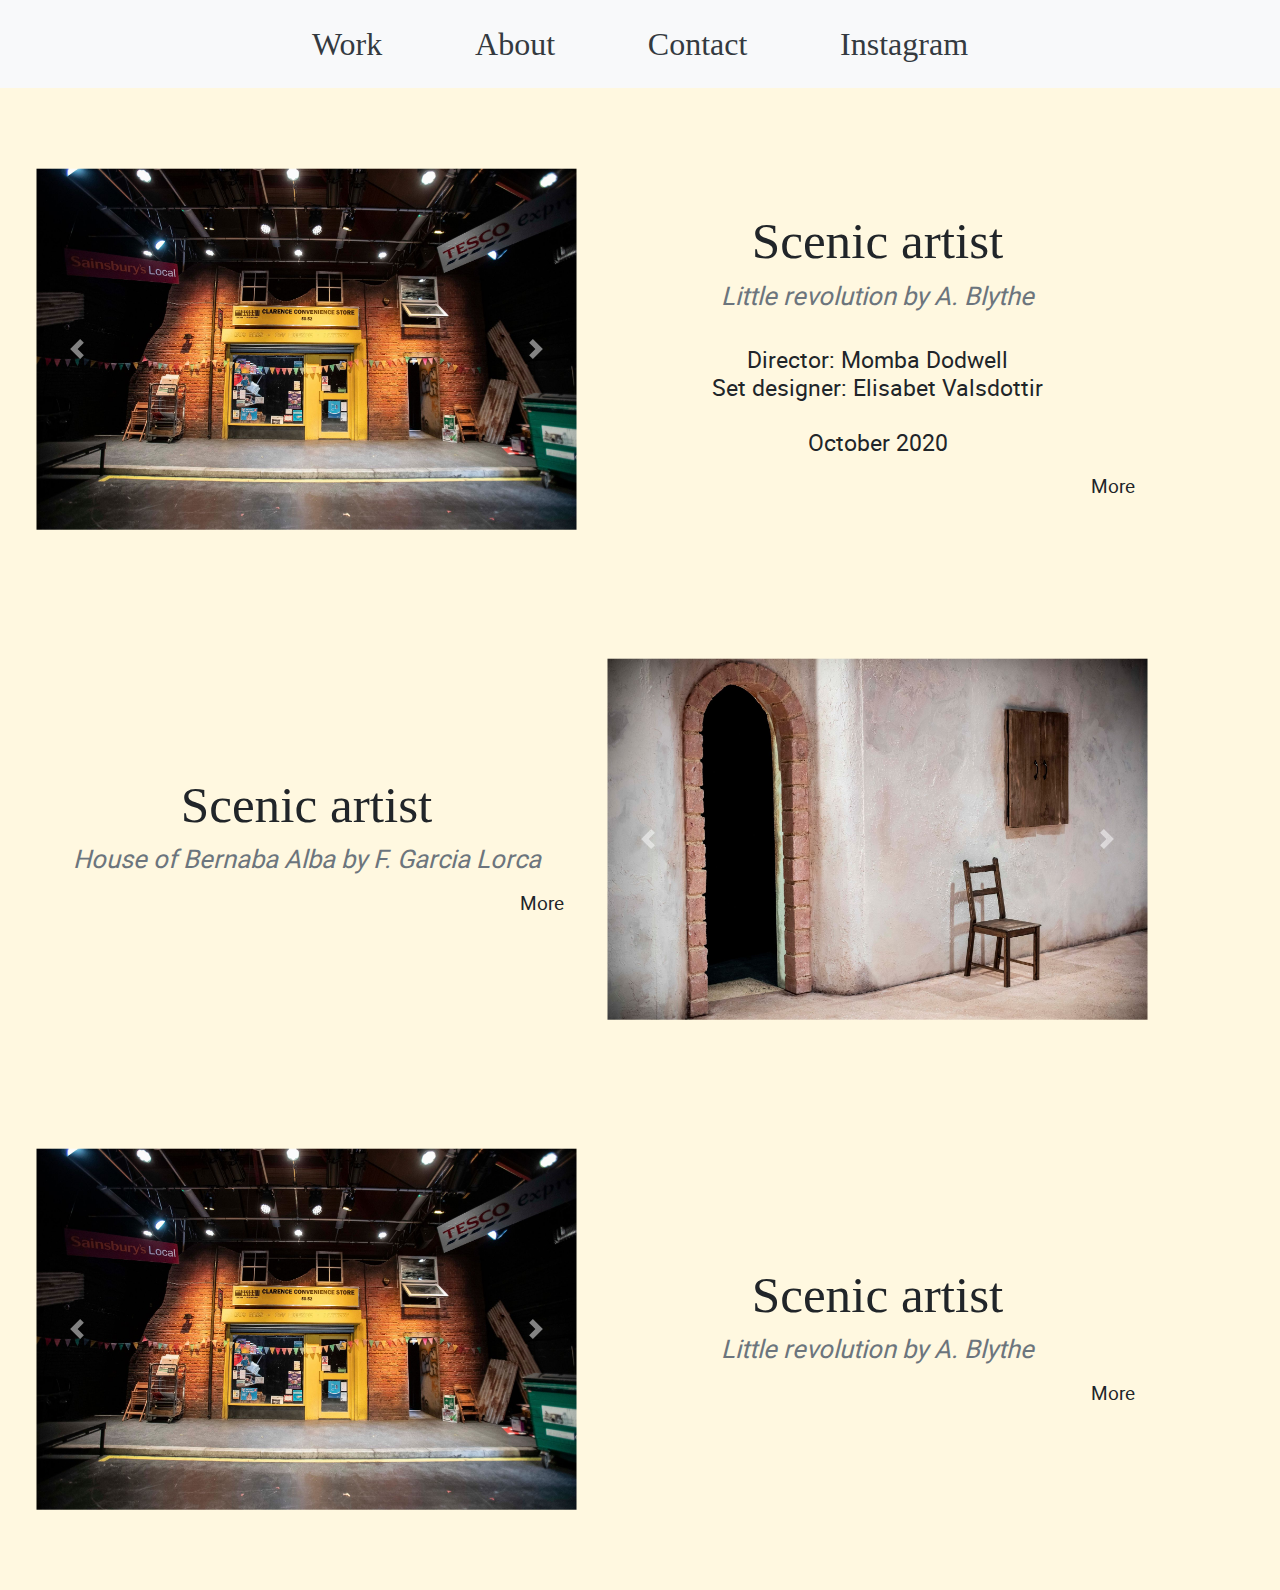
==== index.html @ f0fb6756 "added fonts, images, restored some columns, modified project1 a bit" ====
<!DOCTYPE html>
<html lang="en">

<head>
    <meta charset="UTF-8">
    <meta http-equiv="X-UA-Compatible" content="IE=edge">
    <meta name="viewport" content="width=device-width, initial-scale=1.0">

    <title>Portfolio</title>

    <!--Importing Bootstrap-->
    <link rel="stylesheet" href="https://maxcdn.bootstrapcdn.com/bootstrap/4.5.2/css/bootstrap.min.css">

    <link rel="stylesheet" href="styles/main.css">
</head>

<body>

    <!--------------------------------------------->
    <!--------------------Navbar------------------->
    <!--------------------------------------------->
    <div class="container-fluid p-1 header bg-light text-dark">
        <header class="text-center">
            <!--            <h1 class="header-text">Julia Wojciechowska</h1>-->
        </header>

        <nav class="navbar navbar-expand justify-content-center">
            <ul class="navbar-nav">
                <li class="nav-item">
                    <a class="nav-link text-dark" href="index.html">Work</a>
                </li>
                <li class="nav-item">
                    <a class="nav-link text-dark" href="aboutme.html">About</a>
                </li>
                <li class="nav-item">
                    <a class="nav-link text-dark" href="contact.html">Contact</a>
                </li>
                <li class="nav-item">
                    <a class="nav-link text-dark" href="instagram.html">Instagram</a>
                </li>
            </ul>
        </nav>
    </div>

    <!--------------------------------------------->
    <!-----------------Portfolio------------------->
    <!--------------------------------------------->
    <div id="portfolio-gallery" class="container-fluid p-3">

        <!--------------------------------------------->
        <!-----------------Project 1------------------->
        <!--------------------------------------------->
        <div class="card" style="border: none">
            <!------------------Segment------------------->
            <div id="segment1" class="segment segment-left">
                <div class="row">
                    <div class="col segment-image">
                        <!--------------------Carousel--------------------->
                        <div id="project1" class="carousel slide" data-ride="carousel" data-interval="6000">
                            <!-------------------------->
                            <!--------- Images --------->
                            <!-------------------------->
                            <div class="carousel-inner">
                                <div class="carousel-item text-center active">
                                    <img class="img-fluid portfolio-image" src="resources/images/store1.jpg" alt="store1">
                                </div>
                                <div class="carousel-item text-center">
                                    <img class="img-fluid portfolio-image" src="resources/images/store2.jpg" alt="store2">
                                </div>
                                <div class="carousel-item text-center">
                                    <img class="img-fluid portfolio-image" src="resources/images/store3.jpg" alt="store3">
                                </div>
                                <div class="carousel-item text-center">
                                    <img class="img-fluid portfolio-image" src="resources/images/store4.jpg" alt="store4">
                                </div>
                            </div>

                            <!-- Controls -->
                            <a class="carousel-control-prev" href="#project1" data-slide="prev">
                                <span class="carousel-control-prev-icon"></span>
                            </a>
                            <a class="carousel-control-next" href="#project1" data-slide="next">
                                <span class="carousel-control-next-icon"></span>
                            </a>
                        </div>
                    </div>
                    <div class="col segment-text align-self-center">
                        <div class="segment-description">
                            <h1 class="role">Scenic artist</h1>
                            <h2 class="title text-muted">Little revolution by A. Blythe</h2>
                            <h3 class="credits"><br>Director: Momba Dodwell<br>Set designer: Elisabet Valsdottir<br><br>October 2020</h3>
                            <button type="button" class="btn more float-right shadow-none" data-toggle="collapse" data-target="#segment1-info">More</button>
                        </div>
                    </div>
                </div>
            </div>

            <!--------------------Collapse------------------->
            <div id="segment1-info" class="collapse" data-parent="#portfolio-gallery">
                <div class="row panel-info p-3 bg-light">
                    <div class="col"></div>
                    <div class="col-6 align-self-center">
                        <p class="other lead">Lorem ipsum dolor sit amet consectetur adipisicing elit. Esse ea odit ducimus voluptas commodi architecto iste similique temporibus illum, quo rem vel blanditiis rerum obcaecati maxime repellendus asperiores suscipit. Quos.
                        </p>
                    </div>
                    <div class="col"></div>
                </div>
            </div>
        </div>

        <!--------------------------------------------->
        <!-----------------Project 2------------------->
        <!--------------------------------------------->
        <div class="card" style="border: none">
            <!------------------Segment------------------->
            <div id="segment2" class="segment segment-right">
                <div class="row">
                    <div class="col segment-text align-self-center">
                        <div class="segment-description">
                            <h1 class="role display-3">Scenic artist</h1>
                            <h2 class="title display-4 text-muted">House of Bernaba Alba by F. Garcia Lorca</h2>
                            <button type="button" class="btn more float-right shadow-none" data-toggle="collapse" data-target="#segment2-info">More</button>
                        </div>
                    </div>
                    <div class="col segment-image">
                        <!--------------------Carousel--------------------->
                        <div id="project2" class="carousel slide" data-ride="carousel" data-interval="6000">
                            <!-------------------------->
                            <!--------- Images --------->
                            <!-------------------------->
                            <div class="carousel-inner">
                                <div class="carousel-item text-center active">
                                    <img class="img-fluid portfolio-image" src="resources/images/house1.jpg" alt="house1">
                                </div>
                                <div class="carousel-item text-center">
                                    <img class="img-fluid portfolio-image" src="resources/images/house2.jpg" alt="house2">
                                </div>
                                <div class="carousel-item text-center">
                                    <img class="img-fluid portfolio-image" src="resources/images/house3.jpg" alt="house3">
                                </div>
                                <div class="carousel-item text-center">
                                    <img class="img-fluid portfolio-image" src="resources/images/house4.jpg" alt="house4">
                                </div>
                                <div class="carousel-item text-center">
                                    <img class="img-fluid portfolio-image" src="resources/images/house5.jpg" alt="house5">
                                </div>
                            </div>

                            <!-- Controls -->
                            <a class="carousel-control-prev" href="#project2" data-slide="prev">
                                <span class="carousel-control-prev-icon"></span>
                            </a>
                            <a class="carousel-control-next" href="#project2" data-slide="next">
                                <span class="carousel-control-next-icon"></span>
                            </a>
                        </div>
                    </div>
                </div>
            </div>

            <!--------------------Collapse------------------->
            <div id="segment2-info" class="collapse" data-parent="#portfolio-gallery">
                <div class="row panel-info p-3 bg-light">
                    <div class="col"></div>
                    <div class="col-6 align-self-center">
                        <h3 class="credits">Director: David O'Shea<br>Set designer: Sophie Mills</h3>
                        <p class="other lead">Lorem ipsum dolor sit amet consectetur adipisicing elit. Esse ea odit ducimus voluptas commodi architecto iste similique temporibus illum, quo rem vel blanditiis rerum obcaecati maxime repellendus asperiores suscipit. Quos.
                        </p>
                    </div>
                    <div class="col"></div>
                </div>
            </div>
        </div>

        <!--------------------------------------------->
        <!-----------------Project 3------------------->
        <!--------------------------------------------->
        <div class="card" style="border: none">
            <!------------------Segment------------------->
            <div id="segment3" class="segment segment-left">
                <div class="row">
                    <div class="col segment-image">
                        <!--------------------Carousel--------------------->
                        <div id="project3" class="carousel slide" data-ride="carousel" data-interval="6000">
                            <!-------------------------->
                            <!--------- Images --------->
                            <!-------------------------->
                            <div class="carousel-inner">
                                <div class="carousel-item text-center active">
                                    <img class="img-fluid portfolio-image" src="resources/images/store1.jpg" alt="store1">
                                </div>
                                <div class="carousel-item text-center">
                                    <img class="img-fluid portfolio-image" src="resources/images/store2.jpg" alt="store2">
                                </div>
                            </div>

                            <!-- Controls -->
                            <a class="carousel-control-prev" href="#project3" data-slide="prev">
                                <span class="carousel-control-prev-icon"></span>
                            </a>
                            <a class="carousel-control-next" href="#project3" data-slide="next">
                                <span class="carousel-control-next-icon"></span>
                            </a>
                        </div>
                    </div>
                    <div class="col segment-text align-self-center">
                        <div class="segment-description">
                            <h1 class="role display-3">Scenic artist</h1>
                            <h2 class="title display-4 text-muted">Little revolution by A. Blythe</h2>
                            <button type="button" class="btn more float-right shadow-none" data-toggle="collapse" data-target="#segment3-info">More</button>
                        </div>
                    </div>
                </div>
            </div>

            <!--------------------Collapse------------------->
            <div id="segment3-info" class="collapse" data-parent="#portfolio-gallery">
                <div class="row panel-info p-3 bg-light">
                    <div class="col"></div>
                    <div class="col-6 align-self-center">
                        <h3 class="credits">Director: Momba Dodwell<br>Set designer: Elisabet Valsdottir</h3>
                        <p class="other lead">Lorem ipsum dolor sit amet consectetur adipisicing elit. Esse ea odit ducimus voluptas commodi architecto iste similique temporibus illum, quo rem vel blanditiis rerum obcaecati maxime repellendus asperiores suscipit. Quos.
                        </p>
                    </div>
                    <div class="col"></div>
                </div>
            </div>
        </div>

    </div>

    <!-- Importing Bootstrap-->
    <script src="https://ajax.googleapis.com/ajax/libs/jquery/3.5.1/jquery.min.js"></script>
    <script src="https://cdnjs.cloudflare.com/ajax/libs/popper.js/1.16.0/umd/popper.min.js"></script>
    <script src="https://maxcdn.bootstrapcdn.com/bootstrap/4.5.2/js/bootstrap.min.js"></script>

</body>

</html>
---- styles/main.css ----
@font-face {
    font-family: 'Granaina';
    src: url('../resources/fonts/granaina/granaina-limpia-font-webfont.woff2') format('woff2'), url('../resources/fonts/granaina/granaina-limpia-font-webfont.woff') format('woff');
    font-weight: normal;
    font-style: normal;
}

@font-face {
    font-family: 'Belleza';
    src: url('../resources/fonts/belleza/belleza-regular-webfont.woff2') format('woff2'), url('../resources/fonts/belleza/belleza-regular-webfont.woff') format('woff');
    font-weight: normal;
    font-style: normal;
}

@font-face {
    font-family: 'Roboto';
    src: url('../resources/fonts/roboto/roboto-regular-webfont.woff2') format('woff2'), url('../resources/fonts/roboto/roboto-regular-webfont.woff') format('woff');
    font-weight: normal;
    font-style: normal;
}

@media (max-width: 1200px) {
    .segment-left .row {
        flex-direction: column;
    }
    .segment-right .row {
        flex-direction: column-reverse;
    }
    .carousel-inner {
        width: 100%;
        height: 60vh;
    }
    .portfolio-image {
        width: auto;
        max-height: 60vh;
        position: absolute;
        top: 50%;
        transform: translateX(-50%) translateY(-50%);
    }
    .segment-text {
        padding-top: 20px;
        max-height: 13vh;
    }
    .segment-description .role {
        font-size: 2vh;
    }
    .segment-description .title {
        font-size: 2vh;
    }
    .more {
        font-size: 1.5vh;
    }
    .credits {
        font-size: 1.8vh;
    }
    .other {
        font-size: 1.6vh;
    }
}

@media (min-width: 1200px) {
    .carousel-inner {
        width: 100%;
        height: 50vh;
    }
    .portfolio-image {
        width: auto;
        max-height: 45vh;
        position: absolute;
        top: 50%;
        transform: translateX(-50%) translateY(-50%);
    }
    .segment-text {
        padding-top: 20px;
        max-height: 45vh;
    }
    .segment-description .role {
        font-size: 4vw;
    }
    .segment-description .title {
        font-size: 2vw;
    }
    .more {
        font-size: 1.5vw;
    }
    .credits {
        font-size: 1.8vw;
    }
    .other {
        font-size: 1.6vw;
    }
}

body {
    background-color: rgb(255, 248, 224);
}

.card {
    background-color: transparent;
}

.header {
    background: url("../resources/images/header-background.jpg") no-repeat;
    background-size: cover;
}

.header-text {
    font-size: 10vw;
}

.nav-item {
    font-size: 2.5vw;
    font-family: Granaina;
    padding-left: 3vw;
    padding-right: 3vw;
}

.segment {
    padding: 20px;
    width: 90vw;
}

.carousel-item {
    position: relative;
    height: 100%;
}

.segment-collapse {
    padding: 15px;
}

.segment-description {
    text-align: center;
    vertical-align: middle;
}

.segment-description .role {
    font-family: Granaina;
}

.segment-description .title {
    font-family: Roboto;
    font-style: italic;
}

.segment-description .credits {
    font-family: Roboto;
}
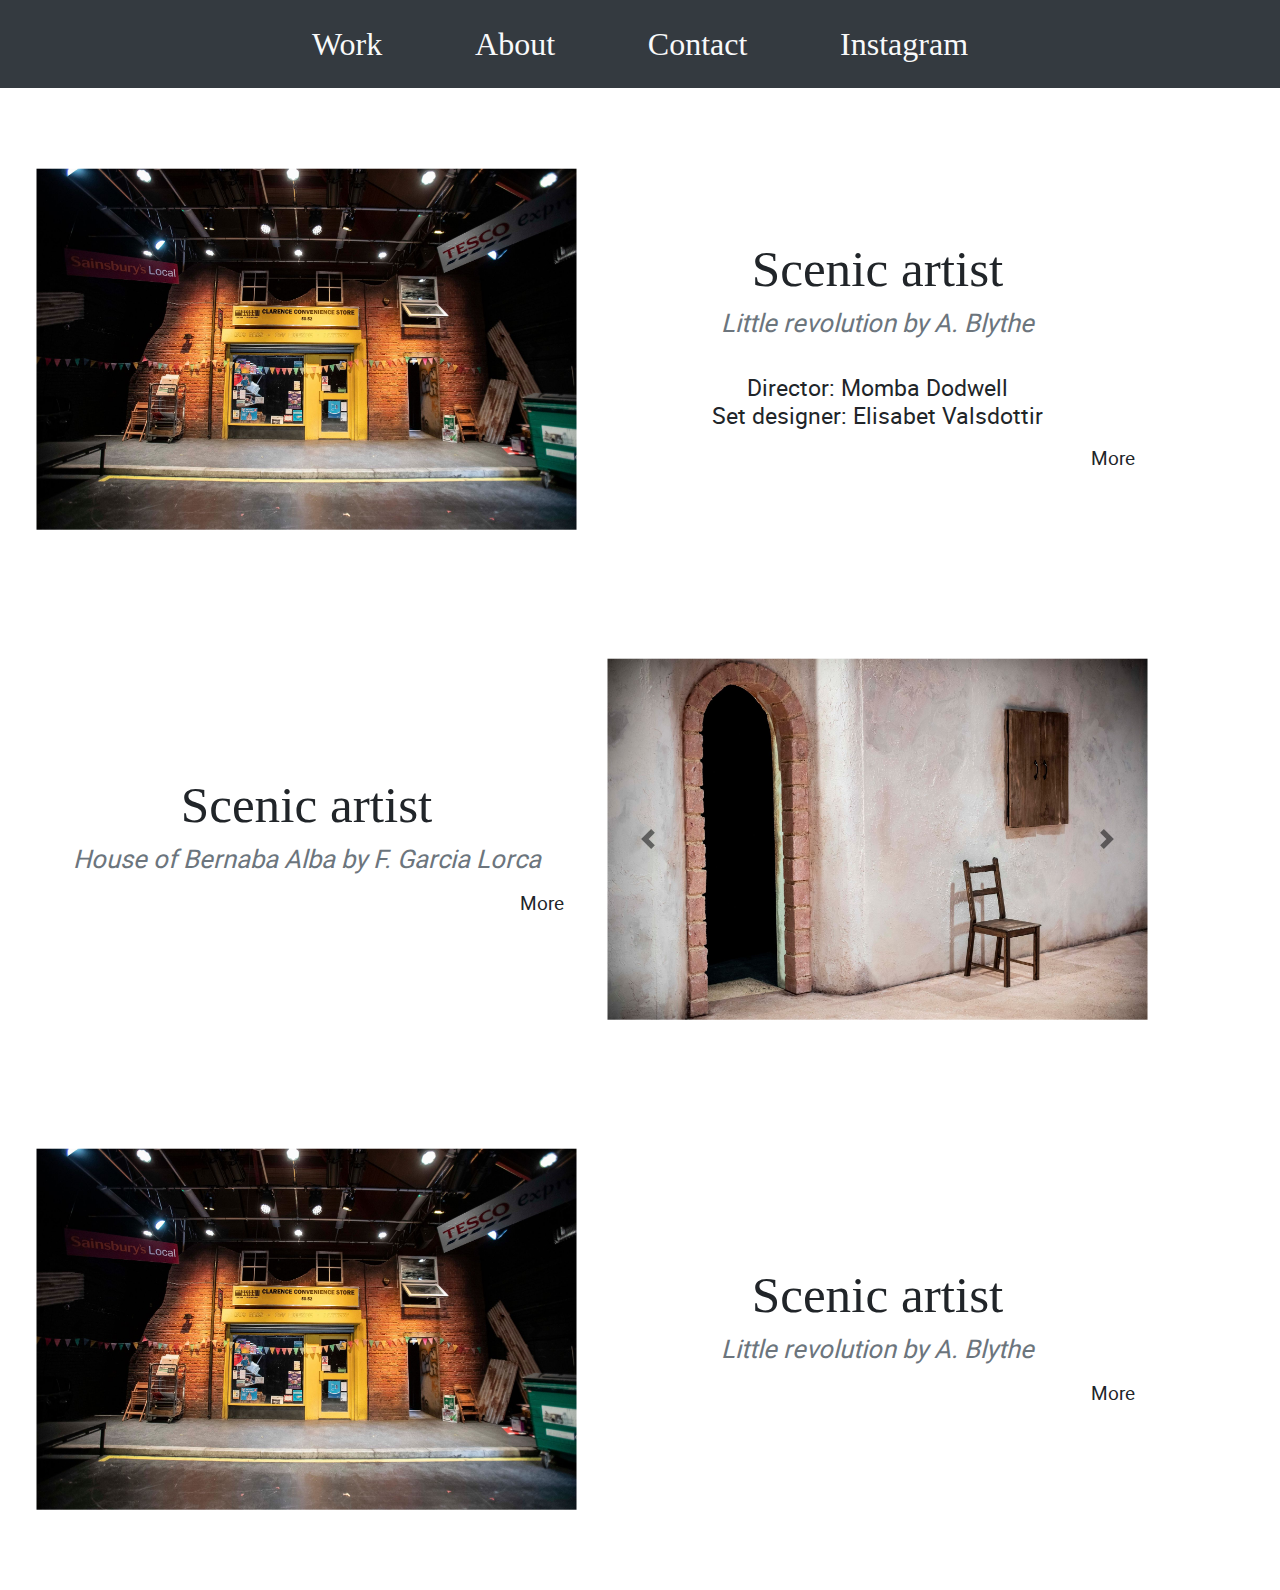
==== commit eb8d9ffd: "stylistic changes and height adjustments" ====
--- a/index.html
+++ b/index.html
@@ -19,7 +19,7 @@
     <!--------------------------------------------->
     <!--------------------Navbar------------------->
     <!--------------------------------------------->
-    <div class="container-fluid p-1 header bg-light text-dark">
+    <div class="container-fluid p-1 header bg-dark text-light">
         <header class="text-center">
             <!--            <h1 class="header-text">Julia Wojciechowska</h1>-->
         </header>
@@ -27,16 +27,16 @@
         <nav class="navbar navbar-expand justify-content-center">
             <ul class="navbar-nav">
                 <li class="nav-item">
-                    <a class="nav-link text-dark" href="index.html">Work</a>
-                </li>
-                <li class="nav-item">
-                    <a class="nav-link text-dark" href="aboutme.html">About</a>
-                </li>
-                <li class="nav-item">
-                    <a class="nav-link text-dark" href="contact.html">Contact</a>
-                </li>
-                <li class="nav-item">
-                    <a class="nav-link text-dark" href="instagram.html">Instagram</a>
+                    <a class="nav-link text-light" href="index.html">Work</a>
+                </li>
+                <li class="nav-item">
+                    <a class="nav-link text-light" href="aboutme.html">About</a>
+                </li>
+                <li class="nav-item">
+                    <a class="nav-link text-light" href="contact.html">Contact</a>
+                </li>
+                <li class="nav-item">
+                    <a class="nav-link text-light" href="instagram.html">Instagram</a>
                 </li>
             </ul>
         </nav>
@@ -88,7 +88,7 @@
                         <div class="segment-description">
                             <h1 class="role">Scenic artist</h1>
                             <h2 class="title text-muted">Little revolution by A. Blythe</h2>
-                            <h3 class="credits"><br>Director: Momba Dodwell<br>Set designer: Elisabet Valsdottir<br><br>October 2020</h3>
+                            <h3 class="credits"><br>Director: Momba Dodwell<br>Set designer: Elisabet Valsdottir</h3>
                             <button type="button" class="btn more float-right shadow-none" data-toggle="collapse" data-target="#segment1-info">More</button>
                         </div>
                     </div>
--- a/styles/main.css
+++ b/styles/main.css
@@ -20,6 +20,9 @@
 }
 
 @media (max-width: 1200px) {
+    .nav-item {
+        font-size: 2vh;
+    }
     .segment-left .row {
         flex-direction: column;
     }
@@ -56,9 +59,18 @@
     .other {
         font-size: 1.6vh;
     }
+    #project2 .carousel-inner {
+        height: 30vh;
+    }
+    #project3 .carousel-inner {
+        height: 30vh;
+    }
 }
 
 @media (min-width: 1200px) {
+    .nav-item {
+        font-size: 2.5vw;
+    }
     .carousel-inner {
         width: 100%;
         height: 50vh;
@@ -93,15 +105,11 @@
 
 body {
     background-color: rgb(255, 248, 224);
+    background-color: white;
 }
 
 .card {
     background-color: transparent;
-}
-
-.header {
-    background: url("../resources/images/header-background.jpg") no-repeat;
-    background-size: cover;
 }
 
 .header-text {
@@ -109,7 +117,6 @@
 }
 
 .nav-item {
-    font-size: 2.5vw;
     font-family: Granaina;
     padding-left: 3vw;
     padding-right: 3vw;
@@ -145,4 +152,9 @@
 
 .segment-description .credits {
     font-family: Roboto;
+}
+
+.carousel-control-next,
+.carousel-control-prev {
+    filter: invert(100%);
 }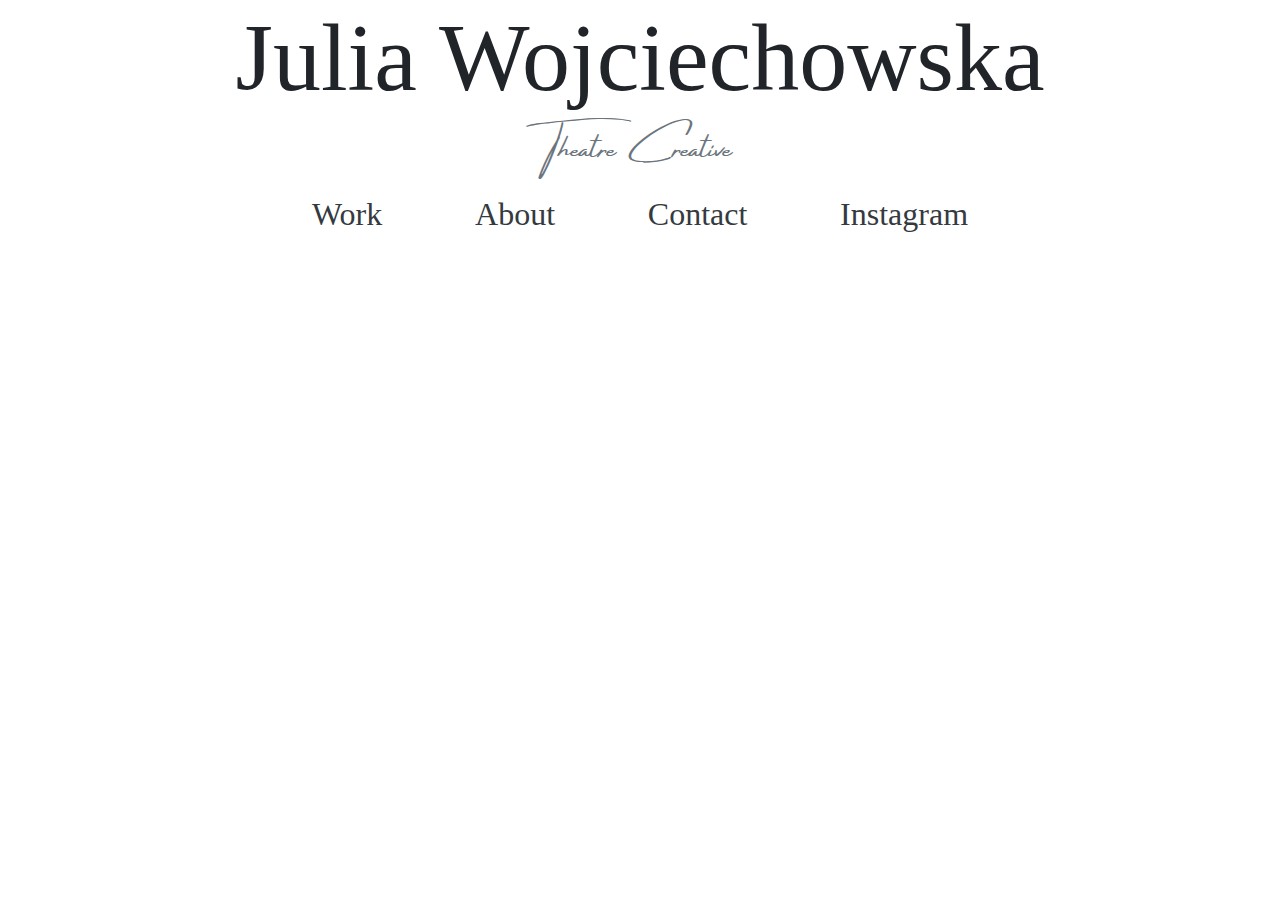
==== commit c0c6c334: "initial homepage setup, added new font + small fixes" ====
--- a/index.html
+++ b/index.html
@@ -15,11 +15,14 @@
 </head>
 
 <body>
+    <h1 class="display-1 text-center homepage-header">Julia Wojciechowska</h1>
+    <h2 class="display-5 text-center text-muted homepage-subheader">Theatre Creative</h2>
+
 
     <!--------------------------------------------->
     <!--------------------Navbar------------------->
     <!--------------------------------------------->
-    <div class="container-fluid p-1 header bg-dark text-light">
+    <div class="container-fluid p-1 header text-dark">
         <header class="text-center">
             <!--            <h1 class="header-text">Julia Wojciechowska</h1>-->
         </header>
@@ -27,206 +30,19 @@
         <nav class="navbar navbar-expand justify-content-center">
             <ul class="navbar-nav">
                 <li class="nav-item">
-                    <a class="nav-link text-light" href="index.html">Work</a>
+                    <a class="nav-link text-dark" href="work.html">Work</a>
                 </li>
                 <li class="nav-item">
-                    <a class="nav-link text-light" href="aboutme.html">About</a>
+                    <a class="nav-link text-dark" href="aboutme.html">About</a>
                 </li>
                 <li class="nav-item">
-                    <a class="nav-link text-light" href="contact.html">Contact</a>
+                    <a class="nav-link text-dark" href="contact.html">Contact</a>
                 </li>
                 <li class="nav-item">
-                    <a class="nav-link text-light" href="instagram.html">Instagram</a>
+                    <a class="nav-link text-dark" href="instagram.html">Instagram</a>
                 </li>
             </ul>
         </nav>
-    </div>
-
-    <!--------------------------------------------->
-    <!-----------------Portfolio------------------->
-    <!--------------------------------------------->
-    <div id="portfolio-gallery" class="container-fluid p-3">
-
-        <!--------------------------------------------->
-        <!-----------------Project 1------------------->
-        <!--------------------------------------------->
-        <div class="card" style="border: none">
-            <!------------------Segment------------------->
-            <div id="segment1" class="segment segment-left">
-                <div class="row">
-                    <div class="col segment-image">
-                        <!--------------------Carousel--------------------->
-                        <div id="project1" class="carousel slide" data-ride="carousel" data-interval="6000">
-                            <!-------------------------->
-                            <!--------- Images --------->
-                            <!-------------------------->
-                            <div class="carousel-inner">
-                                <div class="carousel-item text-center active">
-                                    <img class="img-fluid portfolio-image" src="resources/images/store1.jpg" alt="store1">
-                                </div>
-                                <div class="carousel-item text-center">
-                                    <img class="img-fluid portfolio-image" src="resources/images/store2.jpg" alt="store2">
-                                </div>
-                                <div class="carousel-item text-center">
-                                    <img class="img-fluid portfolio-image" src="resources/images/store3.jpg" alt="store3">
-                                </div>
-                                <div class="carousel-item text-center">
-                                    <img class="img-fluid portfolio-image" src="resources/images/store4.jpg" alt="store4">
-                                </div>
-                            </div>
-
-                            <!-- Controls -->
-                            <a class="carousel-control-prev" href="#project1" data-slide="prev">
-                                <span class="carousel-control-prev-icon"></span>
-                            </a>
-                            <a class="carousel-control-next" href="#project1" data-slide="next">
-                                <span class="carousel-control-next-icon"></span>
-                            </a>
-                        </div>
-                    </div>
-                    <div class="col segment-text align-self-center">
-                        <div class="segment-description">
-                            <h1 class="role">Scenic artist</h1>
-                            <h2 class="title text-muted">Little revolution by A. Blythe</h2>
-                            <h3 class="credits"><br>Director: Momba Dodwell<br>Set designer: Elisabet Valsdottir</h3>
-                            <button type="button" class="btn more float-right shadow-none" data-toggle="collapse" data-target="#segment1-info">More</button>
-                        </div>
-                    </div>
-                </div>
-            </div>
-
-            <!--------------------Collapse------------------->
-            <div id="segment1-info" class="collapse" data-parent="#portfolio-gallery">
-                <div class="row panel-info p-3 bg-light">
-                    <div class="col"></div>
-                    <div class="col-6 align-self-center">
-                        <p class="other lead">Lorem ipsum dolor sit amet consectetur adipisicing elit. Esse ea odit ducimus voluptas commodi architecto iste similique temporibus illum, quo rem vel blanditiis rerum obcaecati maxime repellendus asperiores suscipit. Quos.
-                        </p>
-                    </div>
-                    <div class="col"></div>
-                </div>
-            </div>
-        </div>
-
-        <!--------------------------------------------->
-        <!-----------------Project 2------------------->
-        <!--------------------------------------------->
-        <div class="card" style="border: none">
-            <!------------------Segment------------------->
-            <div id="segment2" class="segment segment-right">
-                <div class="row">
-                    <div class="col segment-text align-self-center">
-                        <div class="segment-description">
-                            <h1 class="role display-3">Scenic artist</h1>
-                            <h2 class="title display-4 text-muted">House of Bernaba Alba by F. Garcia Lorca</h2>
-                            <button type="button" class="btn more float-right shadow-none" data-toggle="collapse" data-target="#segment2-info">More</button>
-                        </div>
-                    </div>
-                    <div class="col segment-image">
-                        <!--------------------Carousel--------------------->
-                        <div id="project2" class="carousel slide" data-ride="carousel" data-interval="6000">
-                            <!-------------------------->
-                            <!--------- Images --------->
-                            <!-------------------------->
-                            <div class="carousel-inner">
-                                <div class="carousel-item text-center active">
-                                    <img class="img-fluid portfolio-image" src="resources/images/house1.jpg" alt="house1">
-                                </div>
-                                <div class="carousel-item text-center">
-                                    <img class="img-fluid portfolio-image" src="resources/images/house2.jpg" alt="house2">
-                                </div>
-                                <div class="carousel-item text-center">
-                                    <img class="img-fluid portfolio-image" src="resources/images/house3.jpg" alt="house3">
-                                </div>
-                                <div class="carousel-item text-center">
-                                    <img class="img-fluid portfolio-image" src="resources/images/house4.jpg" alt="house4">
-                                </div>
-                                <div class="carousel-item text-center">
-                                    <img class="img-fluid portfolio-image" src="resources/images/house5.jpg" alt="house5">
-                                </div>
-                            </div>
-
-                            <!-- Controls -->
-                            <a class="carousel-control-prev" href="#project2" data-slide="prev">
-                                <span class="carousel-control-prev-icon"></span>
-                            </a>
-                            <a class="carousel-control-next" href="#project2" data-slide="next">
-                                <span class="carousel-control-next-icon"></span>
-                            </a>
-                        </div>
-                    </div>
-                </div>
-            </div>
-
-            <!--------------------Collapse------------------->
-            <div id="segment2-info" class="collapse" data-parent="#portfolio-gallery">
-                <div class="row panel-info p-3 bg-light">
-                    <div class="col"></div>
-                    <div class="col-6 align-self-center">
-                        <h3 class="credits">Director: David O'Shea<br>Set designer: Sophie Mills</h3>
-                        <p class="other lead">Lorem ipsum dolor sit amet consectetur adipisicing elit. Esse ea odit ducimus voluptas commodi architecto iste similique temporibus illum, quo rem vel blanditiis rerum obcaecati maxime repellendus asperiores suscipit. Quos.
-                        </p>
-                    </div>
-                    <div class="col"></div>
-                </div>
-            </div>
-        </div>
-
-        <!--------------------------------------------->
-        <!-----------------Project 3------------------->
-        <!--------------------------------------------->
-        <div class="card" style="border: none">
-            <!------------------Segment------------------->
-            <div id="segment3" class="segment segment-left">
-                <div class="row">
-                    <div class="col segment-image">
-                        <!--------------------Carousel--------------------->
-                        <div id="project3" class="carousel slide" data-ride="carousel" data-interval="6000">
-                            <!-------------------------->
-                            <!--------- Images --------->
-                            <!-------------------------->
-                            <div class="carousel-inner">
-                                <div class="carousel-item text-center active">
-                                    <img class="img-fluid portfolio-image" src="resources/images/store1.jpg" alt="store1">
-                                </div>
-                                <div class="carousel-item text-center">
-                                    <img class="img-fluid portfolio-image" src="resources/images/store2.jpg" alt="store2">
-                                </div>
-                            </div>
-
-                            <!-- Controls -->
-                            <a class="carousel-control-prev" href="#project3" data-slide="prev">
-                                <span class="carousel-control-prev-icon"></span>
-                            </a>
-                            <a class="carousel-control-next" href="#project3" data-slide="next">
-                                <span class="carousel-control-next-icon"></span>
-                            </a>
-                        </div>
-                    </div>
-                    <div class="col segment-text align-self-center">
-                        <div class="segment-description">
-                            <h1 class="role display-3">Scenic artist</h1>
-                            <h2 class="title display-4 text-muted">Little revolution by A. Blythe</h2>
-                            <button type="button" class="btn more float-right shadow-none" data-toggle="collapse" data-target="#segment3-info">More</button>
-                        </div>
-                    </div>
-                </div>
-            </div>
-
-            <!--------------------Collapse------------------->
-            <div id="segment3-info" class="collapse" data-parent="#portfolio-gallery">
-                <div class="row panel-info p-3 bg-light">
-                    <div class="col"></div>
-                    <div class="col-6 align-self-center">
-                        <h3 class="credits">Director: Momba Dodwell<br>Set designer: Elisabet Valsdottir</h3>
-                        <p class="other lead">Lorem ipsum dolor sit amet consectetur adipisicing elit. Esse ea odit ducimus voluptas commodi architecto iste similique temporibus illum, quo rem vel blanditiis rerum obcaecati maxime repellendus asperiores suscipit. Quos.
-                        </p>
-                    </div>
-                    <div class="col"></div>
-                </div>
-            </div>
-        </div>
-
     </div>
 
     <!-- Importing Bootstrap-->
--- a/styles/main.css
+++ b/styles/main.css
@@ -15,6 +15,13 @@
 @font-face {
     font-family: 'Roboto';
     src: url('../resources/fonts/roboto/roboto-regular-webfont.woff2') format('woff2'), url('../resources/fonts/roboto/roboto-regular-webfont.woff') format('woff');
+    font-weight: normal;
+    font-style: normal;
+}
+
+@font-face {
+    font-family: 'Amsterdam';
+    src: url('../resources/fonts/amsterdam-four/amsterdam-four-ttf-webfont.woff2') format('woff2'), url('../resources/fonts/amsterdam-four/amsterdam-four-ttf-webfont.woff') format('woff');
     font-weight: normal;
     font-style: normal;
 }
@@ -157,4 +164,12 @@
 .carousel-control-next,
 .carousel-control-prev {
     filter: invert(100%);
+}
+
+.homepage-header {
+    font-family: Granaina;
+}
+
+.homepage-subheader {
+    font-family: Amsterdam;
 }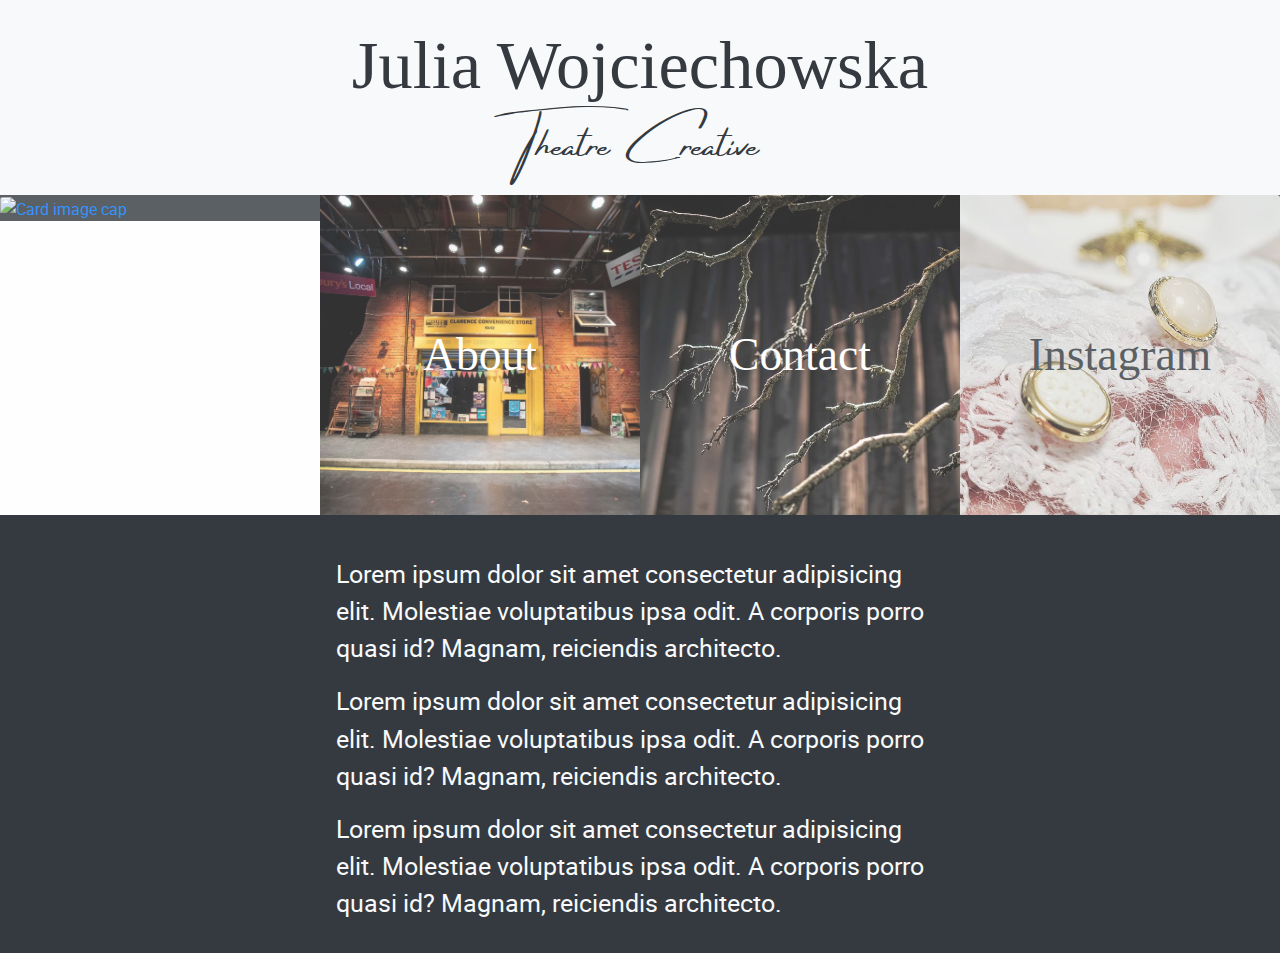
==== commit 60ed65fd: "ray pugh" ====
--- a/index.html
+++ b/index.html
@@ -14,35 +14,68 @@
     <link rel="stylesheet" href="styles/main.css">
 </head>
 
-<body>
-    <h1 class="display-1 text-center homepage-header">Julia Wojciechowska</h1>
-    <h2 class="display-5 text-center text-muted homepage-subheader">Theatre Creative</h2>
-
+<body class="">
+    <div class="container-fluid p-4 header bg-light text-dark">
+        <h1 class="display-1 text-center homepage-h1">Julia Wojciechowska</h1>
+        <h2 class="display-5 text-center homepage-h2">Theatre Creative</h2>
+    </div>
 
     <!--------------------------------------------->
-    <!--------------------Navbar------------------->
+    <!------------------Thumbnails==--------------->
     <!--------------------------------------------->
-    <div class="container-fluid p-1 header text-dark">
-        <header class="text-center">
-            <!--            <h1 class="header-text">Julia Wojciechowska</h1>-->
-        </header>
+    <div class="card-group thumbnails">
+        <div class="card border-0">
+            <a href="work.html">
+                <div class="bg-dark">
+                    <img class="card-img-top homepage-img" src="resources/images/1.png" alt="Card image cap">
+                    <div class="text text-white">Work</div>
+                    <div class="overlay bg-light"></div>
+                </div>
+            </a>
+        </div>
+        <div class="card border-0">
+            <a href="aboutme.html">
+                <div class="bg-dark">
+                    <img class="card-img-top homepage-img" src="resources/images/2.jpg" alt="Card image cap">
+                    <div class="text text-white">About</div>
+                    <div class="overlay bg-light"></div>
+                </div>
+            </a>
+        </div>
+        <div class="card border-0">
+            <a href="contact.html">
+                <div class="bg-dark">
+                    <img class="card-img-top homepage-img" src="resources/images/3.jpg" alt="Card image cap">
+                    <div class="text text-white">Contact</div>
+                    <div class="overlay bg-light"></div>
+                </div>
+            </a>
+        </div>
+        <div class="card border-0">
+            <a href="instagram.html">
+                <div class="bg-dark">
+                    <img class="card-img-top homepage-img" src="resources/images/4.png" alt="Card image cap">
+                    <div class="text text-dark">Instagram</div>
+                    <div class="overlay bg-light"></div>
+                </div>
+            </a>
+        </div>
+    </div>
 
-        <nav class="navbar navbar-expand justify-content-center">
-            <ul class="navbar-nav">
-                <li class="nav-item">
-                    <a class="nav-link text-dark" href="work.html">Work</a>
-                </li>
-                <li class="nav-item">
-                    <a class="nav-link text-dark" href="aboutme.html">About</a>
-                </li>
-                <li class="nav-item">
-                    <a class="nav-link text-dark" href="contact.html">Contact</a>
-                </li>
-                <li class="nav-item">
-                    <a class="nav-link text-dark" href="instagram.html">Instagram</a>
-                </li>
-            </ul>
-        </nav>
+    <!--------------------------------------------->
+    <!------------------Text----------------------->
+    <!--------------------------------------------->
+    <div id="homepage" class="container-fluid p-3 bg-dark">
+        <div class="row">
+            <div class="col"></div>
+            <div class="col-6 align-self-center">
+                <h1 class="display-3 p-2 aboutheader text-center name text-light"></h1>
+                <p class="other lead text-light">Lorem ipsum dolor sit amet consectetur adipisicing elit. Molestiae voluptatibus ipsa odit. A corporis porro quasi id? Magnam, reiciendis architecto.</p>
+                <p class="other lead text-light">Lorem ipsum dolor sit amet consectetur adipisicing elit. Molestiae voluptatibus ipsa odit. A corporis porro quasi id? Magnam, reiciendis architecto.</p>
+                <p class="other lead text-light">Lorem ipsum dolor sit amet consectetur adipisicing elit. Molestiae voluptatibus ipsa odit. A corporis porro quasi id? Magnam, reiciendis architecto.</p>
+            </div>
+            <div class="col"></div>
+        </div>
     </div>
 
     <!-- Importing Bootstrap-->
--- a/styles/main.css
+++ b/styles/main.css
@@ -26,10 +26,7 @@
     font-style: normal;
 }
 
-@media (max-width: 1200px) {
-    .nav-item {
-        font-size: 2vh;
-    }
+@media (max-width: 600px) {
     .segment-left .row {
         flex-direction: column;
     }
@@ -38,34 +35,15 @@
     }
     .carousel-inner {
         width: 100%;
-        height: 60vh;
+        height: 20vh;
     }
     .portfolio-image {
         width: auto;
-        max-height: 60vh;
+        max-height: 20vh;
         position: absolute;
         top: 50%;
         transform: translateX(-50%) translateY(-50%);
     }
-    .segment-text {
-        padding-top: 20px;
-        max-height: 13vh;
-    }
-    .segment-description .role {
-        font-size: 2vh;
-    }
-    .segment-description .title {
-        font-size: 2vh;
-    }
-    .more {
-        font-size: 1.5vh;
-    }
-    .credits {
-        font-size: 1.8vh;
-    }
-    .other {
-        font-size: 1.6vh;
-    }
     #project2 .carousel-inner {
         height: 30vh;
     }
@@ -74,10 +52,7 @@
     }
 }
 
-@media (min-width: 1200px) {
-    .nav-item {
-        font-size: 2.5vw;
-    }
+@media (min-width: 600px) {
     .carousel-inner {
         width: 100%;
         height: 50vh;
@@ -89,25 +64,6 @@
         top: 50%;
         transform: translateX(-50%) translateY(-50%);
     }
-    .segment-text {
-        padding-top: 20px;
-        max-height: 45vh;
-    }
-    .segment-description .role {
-        font-size: 4vw;
-    }
-    .segment-description .title {
-        font-size: 2vw;
-    }
-    .more {
-        font-size: 1.5vw;
-    }
-    .credits {
-        font-size: 1.8vw;
-    }
-    .other {
-        font-size: 1.6vw;
-    }
 }
 
 body {
@@ -124,6 +80,7 @@
 }
 
 .nav-item {
+    font-size: calc(10px + 1vmax);
     font-family: Granaina;
     padding-left: 3vw;
     padding-right: 3vw;
@@ -134,6 +91,27 @@
     width: 90vw;
 }
 
+.segment-text {
+    padding-top: 20px;
+    max-height: 13vh;
+}
+
+.segment-description .role {
+    font-size: calc(15px + 3vmax);
+}
+
+.segment-description .title {
+    font-size: calc(5px + 2vmax);
+}
+
+.more {
+    font-size: calc(3px + 1vmax);
+}
+
+.credits {
+    font-size: calc(6px + 1.5vmax);
+}
+
 .carousel-item {
     position: relative;
     height: 100%;
@@ -166,10 +144,86 @@
     filter: invert(100%);
 }
 
-.homepage-header {
-    font-family: Granaina;
-}
-
-.homepage-subheader {
+.other {
+    font-size: calc(12px + 1vmax);
+}
+
+#homepage {
+    max-width: 100%;
+}
+
+.homepage-h1 {
+    font-family: Granaina;
+    font-size: calc(30px + 3vmax);
+}
+
+.homepage-h2 {
     font-family: Amsterdam;
+    font-size: calc(15px + 2vmax);
+}
+
+#aboutme .aboutheader {
+    font-family: Granaina;
+}
+
+#aboutme .name {
+    font-size: calc(20px + 3vmax);
+}
+
+.exp {
+    font-size: calc(12px + 3vmax);
+}
+
+.edu {
+    font-size: calc(12px + 3vmax);
+}
+
+.logo {
+    font-family: Amsterdam;
+}
+
+.thumbnails {
+    padding-top: 0;
+}
+
+.homepage-img {
+    transition: transform .2s;
+}
+
+.homepage-img:hover {
+    transform: scale(0.9);
+}
+
+.thumbnails .card-title {
+    font-family: Granaina;
+    font-size: 3vmax;
+}
+
+.overlay {
+    position: absolute;
+    top: 0;
+    bottom: 0;
+    left: 0;
+    right: 0;
+    height: 100%;
+    width: 100%;
+    opacity: 0.2;
+    transition: .5s ease;
+    background-color: #818181;
+}
+
+.card:hover .overlay {
+    opacity: 0.5;
+}
+
+.text {
+    font-size: calc(20px + 2vmax);
+    font-family: Granaina;
+    position: absolute;
+    top: 50%;
+    left: 50%;
+    -webkit-transform: translate(-50%, -50%);
+    -ms-transform: translate(-50%, -50%);
+    transform: translate(-50%, -50%);
+    text-align: center;
 }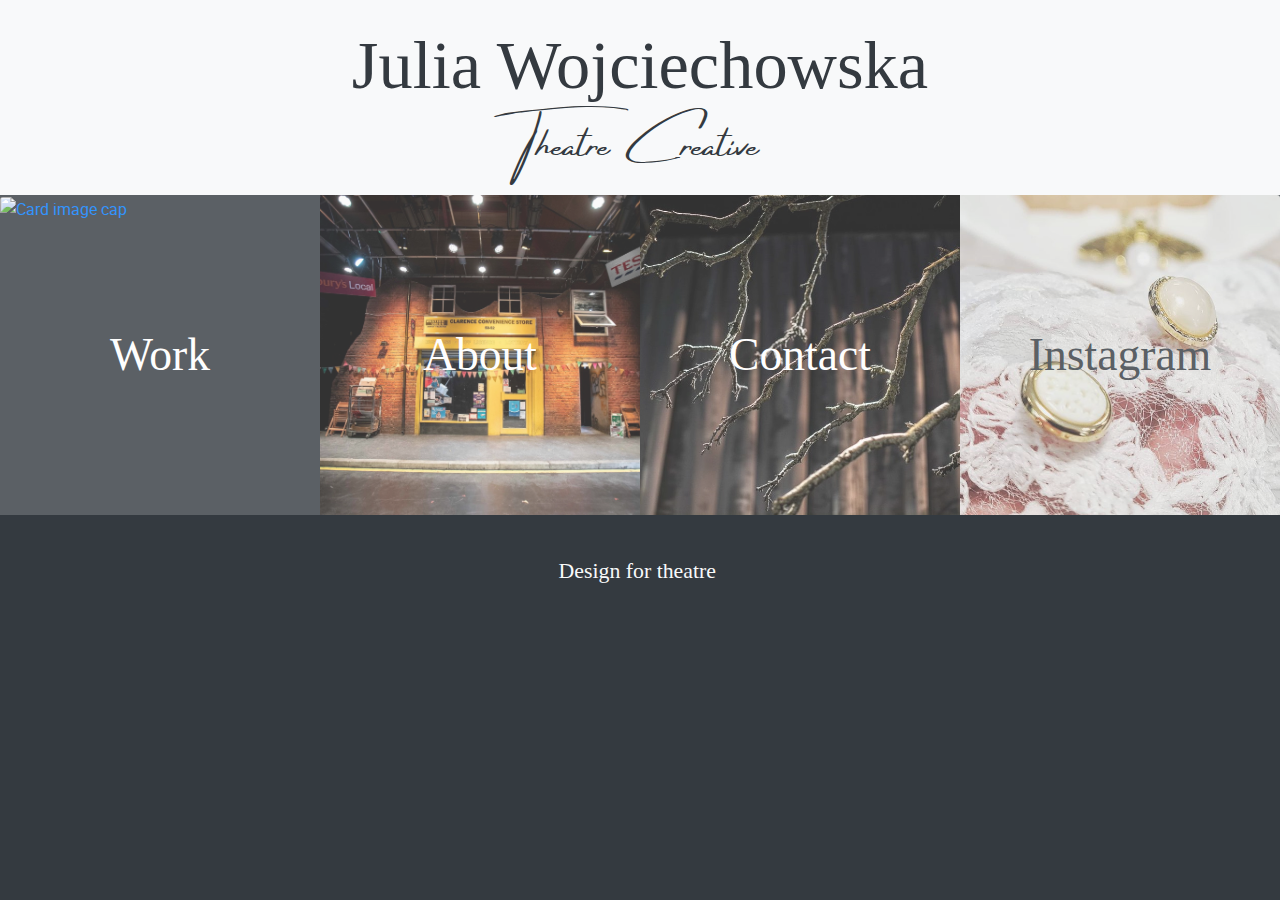
==== commit e0d16aee: "Removed .html from page URL" ====
--- a/index.html
+++ b/index.html
@@ -14,7 +14,7 @@
     <link rel="stylesheet" href="styles/main.css">
 </head>
 
-<body class="">
+<body class="bg-dark">
     <div class="container-fluid p-4 header bg-light text-dark">
         <h1 class="display-1 text-center homepage-h1">Julia Wojciechowska</h1>
         <h2 class="display-5 text-center homepage-h2">Theatre Creative</h2>
@@ -25,7 +25,7 @@
     <!--------------------------------------------->
     <div class="card-group thumbnails">
         <div class="card border-0">
-            <a href="work.html">
+            <a href="work">
                 <div class="bg-dark">
                     <img class="card-img-top homepage-img" src="resources/images/1.png" alt="Card image cap">
                     <div class="text text-white">Work</div>
@@ -34,7 +34,7 @@
             </a>
         </div>
         <div class="card border-0">
-            <a href="aboutme.html">
+            <a href="aboutme">
                 <div class="bg-dark">
                     <img class="card-img-top homepage-img" src="resources/images/2.jpg" alt="Card image cap">
                     <div class="text text-white">About</div>
@@ -43,7 +43,7 @@
             </a>
         </div>
         <div class="card border-0">
-            <a href="contact.html">
+            <a href="contact">
                 <div class="bg-dark">
                     <img class="card-img-top homepage-img" src="resources/images/3.jpg" alt="Card image cap">
                     <div class="text text-white">Contact</div>
@@ -52,7 +52,7 @@
             </a>
         </div>
         <div class="card border-0">
-            <a href="instagram.html">
+            <a href="instagram">
                 <div class="bg-dark">
                     <img class="card-img-top homepage-img" src="resources/images/4.png" alt="Card image cap">
                     <div class="text text-dark">Instagram</div>
@@ -70,9 +70,7 @@
             <div class="col"></div>
             <div class="col-6 align-self-center">
                 <h1 class="display-3 p-2 aboutheader text-center name text-light"></h1>
-                <p class="other lead text-light">Lorem ipsum dolor sit amet consectetur adipisicing elit. Molestiae voluptatibus ipsa odit. A corporis porro quasi id? Magnam, reiciendis architecto.</p>
-                <p class="other lead text-light">Lorem ipsum dolor sit amet consectetur adipisicing elit. Molestiae voluptatibus ipsa odit. A corporis porro quasi id? Magnam, reiciendis architecto.</p>
-                <p class="other lead text-light">Lorem ipsum dolor sit amet consectetur adipisicing elit. Molestiae voluptatibus ipsa odit. A corporis porro quasi id? Magnam, reiciendis architecto.</p>
+                <p class="footer-text text-light text-center align-bottom">Design for theatre </p>
             </div>
             <div class="col"></div>
         </div>
--- a/styles/main.css
+++ b/styles/main.css
@@ -26,7 +26,7 @@
     font-style: normal;
 }
 
-@media (max-width: 600px) {
+@media (max-width: 450px) {
     .segment-left .row {
         flex-direction: column;
     }
@@ -52,14 +52,14 @@
     }
 }
 
-@media (min-width: 600px) {
+@media (min-width: 450px) {
     .carousel-inner {
         width: 100%;
-        height: 50vh;
+        height: 40vw;
     }
     .portfolio-image {
         width: auto;
-        max-height: 45vh;
+        max-height: 40vw;
         position: absolute;
         top: 50%;
         transform: translateX(-50%) translateY(-50%);
@@ -76,7 +76,8 @@
 }
 
 .header-text {
-    font-size: 10vw;
+    text-align: center;
+    font-size: calc(10px + 3vmax);
 }
 
 .nav-item {
@@ -145,6 +146,10 @@
 }
 
 .other {
+    font-size: calc(8px + 1vmax);
+}
+
+.info {
     font-size: calc(12px + 1vmax);
 }
 
@@ -226,4 +231,62 @@
     -ms-transform: translate(-50%, -50%);
     transform: translate(-50%, -50%);
     text-align: center;
-}+}
+
+@media (max-width: 300px) {
+    .row-mx {
+        margin: 0 5px 0 5px;
+    }
+}
+
+@media (min-width: 300px) {
+    .row-mx {
+        margin: 0 10px 0 10px;
+    }
+}
+
+.image-container {
+    position: relative;
+    margin: 5px 0 5px 0;
+}
+
+.image-container a {
+    color: black;
+    text-decoration: none;
+}
+
+.img-overlay {
+    position: absolute;
+    top: 0;
+    left: 0;
+    width: 100%;
+    height: 100%;
+    transition: .5s ease;
+    background-color: lightgray;
+    opacity: 0;
+}
+
+.overlay-text {
+    position: absolute;
+    top: 50%;
+    left: 50%;
+    transform: translate(-50%, -50%);
+}
+
+.image-container:hover .img-overlay {
+    opacity: 0.7;
+}
+
+.footer-text {
+    font-family: Granaina;
+    font-size: calc(9px + 1vmax);
+}
+
+.modal-header {
+    border-bottom: 0 none;
+}
+
+.project-description {
+    margin-top: 15px;
+    text-align: center;
+}
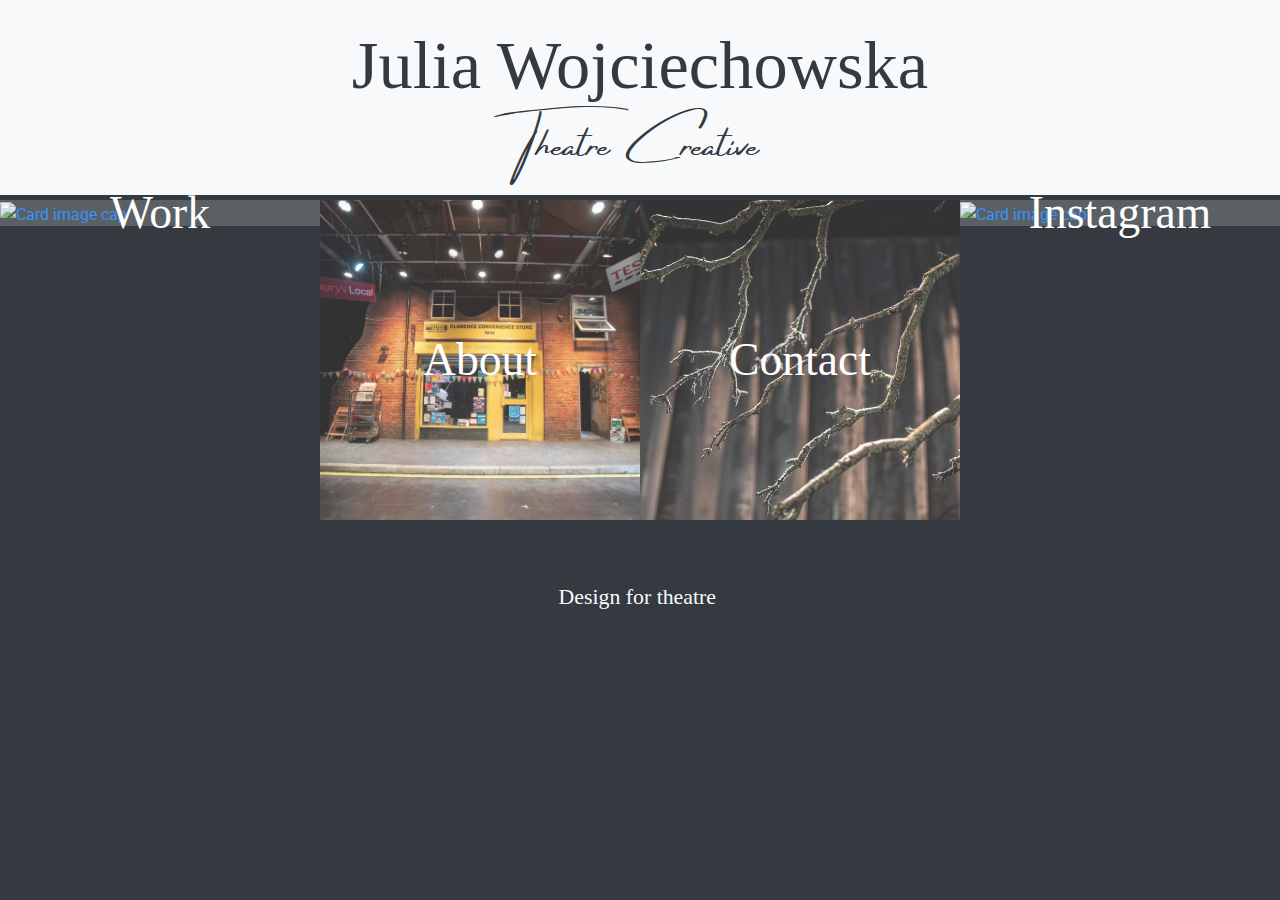
==== commit 1a502d99: "link fix" ====
--- a/index.html
+++ b/index.html
@@ -6,7 +6,7 @@
     <meta http-equiv="X-UA-Compatible" content="IE=edge">
     <meta name="viewport" content="width=device-width, initial-scale=1.0">
 
-    <title>Portfolio</title>
+    <title>JW Theatre Creative</title>
 
     <!--Importing Bootstrap-->
     <link rel="stylesheet" href="https://maxcdn.bootstrapcdn.com/bootstrap/4.5.2/css/bootstrap.min.css">
@@ -16,65 +16,64 @@
 
 <body class="bg-dark">
     <div class="container-fluid p-4 header bg-light text-dark">
-        <h1 class="display-1 text-center homepage-h1">Julia Wojciechowska</h1>
-        <h2 class="display-5 text-center homepage-h2">Theatre Creative</h2>
+        <a href="/ " class="text-decoration-none">
+            <h1 class="display-1 text-center homepage-h1 text-dark">Julia Wojciechowska</h1>
+            <h2 class="display-5 text-center homepage-h2 text-dark">Theatre Creative</h2>
+        </a>
     </div>
 
     <!--------------------------------------------->
     <!------------------Thumbnails==--------------->
     <!--------------------------------------------->
-    <div class="card-group thumbnails">
-        <div class="card border-0">
-            <a href="work">
-                <div class="bg-dark">
-                    <img class="card-img-top homepage-img" src="resources/images/1.png" alt="Card image cap">
-                    <div class="text text-white">Work</div>
-                    <div class="overlay bg-light"></div>
-                </div>
-            </a>
-        </div>
-        <div class="card border-0">
-            <a href="aboutme">
-                <div class="bg-dark">
-                    <img class="card-img-top homepage-img" src="resources/images/2.jpg" alt="Card image cap">
-                    <div class="text text-white">About</div>
-                    <div class="overlay bg-light"></div>
-                </div>
-            </a>
-        </div>
-        <div class="card border-0">
-            <a href="contact">
-                <div class="bg-dark">
-                    <img class="card-img-top homepage-img" src="resources/images/3.jpg" alt="Card image cap">
-                    <div class="text text-white">Contact</div>
-                    <div class="overlay bg-light"></div>
-                </div>
-            </a>
-        </div>
-        <div class="card border-0">
-            <a href="instagram">
-                <div class="bg-dark">
-                    <img class="card-img-top homepage-img" src="resources/images/4.png" alt="Card image cap">
-                    <div class="text text-dark">Instagram</div>
-                    <div class="overlay bg-light"></div>
-                </div>
-            </a>
+    <div class="container-fluid p-0">
+        <div class="row thumbnails p-0 m-0">
+            <div class="col-sm p-0">
+                <a href="work">
+                    <div class="image-container bg-dark">
+                        <img class="img-fluid homepage-img" src="resources/images/8.jpg" alt="Card image cap">
+                        <div class="text text-white">Work</div>
+                        <div class="overlay bg-light"></div>
+                    </div>
+                </a>
+            </div>
+            <div class="col-sm p-0">
+                <a href="aboutme">
+                    <div class="image-container bg-dark">
+                        <img class="img-fluid homepage-img" src="resources/images/2.jpg" alt="Card image cap">
+                        <div class="text text-white">About</div>
+                        <div class="overlay bg-light"></div>
+                    </div>
+                </a>
+            </div>
+            <div class="col-sm p-0">
+                <a href="contact">
+                    <div class="image-container bg-dark">
+                        <img class="img-fluid homepage-img" src="resources/images/3.jpg" alt="Card image cap">
+                        <div class="text text-white">Contact</div>
+                        <div class="overlay bg-light"></div>
+                    </div>
+                </a>
+            </div>
+            <div class="col-sm p-0">
+                <a href="instagram">
+                    <div class="image-container bg-dark">
+                        <img class="img-fluid homepage-img" src="resources/images/6.png" alt="Card image cap">
+                        <div class="text text-white">Instagram</div>
+                        <div class="overlay bg-light"></div>
+                    </div>
+                </a>
+            </div>
         </div>
     </div>
+
+
 
     <!--------------------------------------------->
     <!------------------Text----------------------->
     <!--------------------------------------------->
-    <div id="homepage" class="container-fluid p-3 bg-dark">
-        <div class="row">
-            <div class="col"></div>
-            <div class="col-6 align-self-center">
-                <h1 class="display-3 p-2 aboutheader text-center name text-light"></h1>
-                <p class="footer-text text-light text-center align-bottom">Design for theatre </p>
-            </div>
-            <div class="col"></div>
-        </div>
-    </div>
+    <h1 class="display-3 p-4 aboutheader text-center name text-light"></h1>
+    <p class="footer-text text-light text-center align-bottom">Design for theatre </p>
+
 
     <!-- Importing Bootstrap-->
     <script src="https://ajax.googleapis.com/ajax/libs/jquery/3.5.1/jquery.min.js"></script>
--- a/styles/main.css
+++ b/styles/main.css
@@ -35,20 +35,23 @@
     }
     .carousel-inner {
         width: 100%;
-        height: 20vh;
+        height: 40vh;
     }
     .portfolio-image {
         width: auto;
-        max-height: 20vh;
+        max-height: 40vh;
         position: absolute;
         top: 50%;
         transform: translateX(-50%) translateY(-50%);
     }
-    #project2 .carousel-inner {
-        height: 30vh;
-    }
-    #project3 .carousel-inner {
-        height: 30vh;
+
+    .carousel-control-prev-icon,
+    .carousel-control-next-icon {
+        width: 5vw;
+        height: 5vw;
+        filter: invert(100%);
+        background-color: lightgray;
+        border-radius: 50%;
     }
 }
 
@@ -63,6 +66,13 @@
         position: absolute;
         top: 50%;
         transform: translateX(-50%) translateY(-50%);
+    }
+
+    .carousel-control-prev-icon,
+    .carousel-control-next-icon {
+        filter: invert(100%);
+        background-color: lightgray;
+        border-radius: 50%;
     }
 }
 
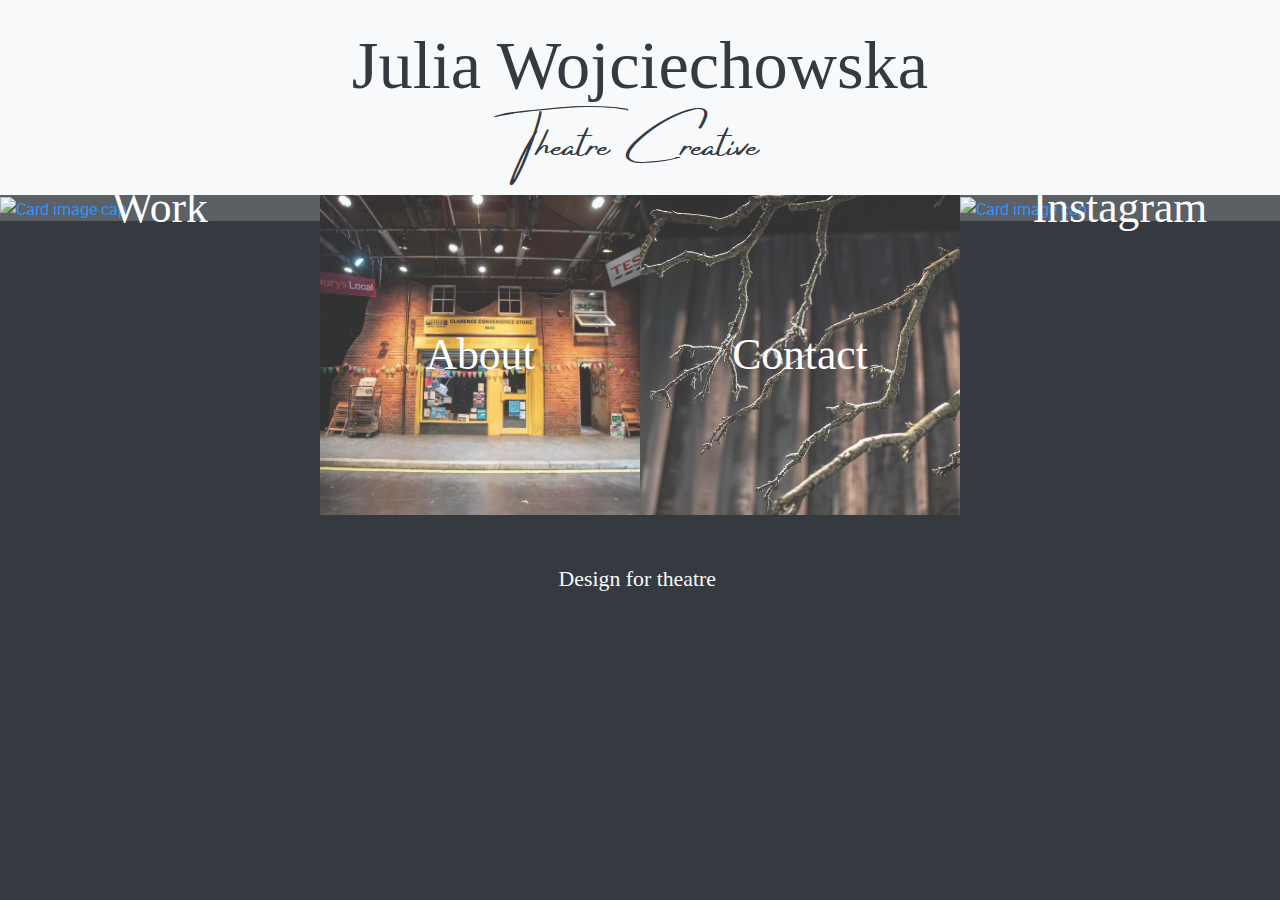
==== commit b909f5a9: "homepage tablet good now, we happy" ====
--- a/index.html
+++ b/index.html
@@ -1,5 +1,5 @@
 <!DOCTYPE html>
-<html lang="en">
+<html lang="en" style="height: 100%">
 
 <head>
     <meta charset="UTF-8">
@@ -14,8 +14,8 @@
     <link rel="stylesheet" href="styles/main.css">
 </head>
 
-<body class="bg-dark">
-    <div class="container-fluid p-4 header bg-light text-dark">
+<body class="bg-dark" style="height: 100%">
+    <div class="container-fluid py-4 px-0 header bg-light text-dark">
         <a href="/ " class="text-decoration-none">
             <h1 class="display-1 text-center homepage-h1 text-dark">Julia Wojciechowska</h1>
             <h2 class="display-5 text-center homepage-h2 text-dark">Theatre Creative</h2>
@@ -25,38 +25,38 @@
     <!--------------------------------------------->
     <!------------------Thumbnails==--------------->
     <!--------------------------------------------->
-    <div class="container-fluid p-0">
+    <div class="container-fluid p-0 m-0">
         <div class="row thumbnails p-0 m-0">
-            <div class="col-sm p-0">
+            <div class="col-sm-6 col-lg p-0">
                 <a href="work">
-                    <div class="image-container bg-dark">
+                    <div class="image-container m-0 bg-dark">
                         <img class="img-fluid homepage-img" src="resources/images/8.jpg" alt="Card image cap">
                         <div class="text text-white">Work</div>
                         <div class="overlay bg-light"></div>
                     </div>
                 </a>
             </div>
-            <div class="col-sm p-0">
+            <div class="col-sm-6 col-lg p-0">
                 <a href="aboutme">
-                    <div class="image-container bg-dark">
+                    <div class="image-container m-0 bg-dark">
                         <img class="img-fluid homepage-img" src="resources/images/2.jpg" alt="Card image cap">
                         <div class="text text-white">About</div>
                         <div class="overlay bg-light"></div>
                     </div>
                 </a>
             </div>
-            <div class="col-sm p-0">
+            <div class="col-sm-6 col-lg p-0">
                 <a href="contact">
-                    <div class="image-container bg-dark">
+                    <div class="image-container m-0 bg-dark">
                         <img class="img-fluid homepage-img" src="resources/images/3.jpg" alt="Card image cap">
                         <div class="text text-white">Contact</div>
                         <div class="overlay bg-light"></div>
                     </div>
                 </a>
             </div>
-            <div class="col-sm p-0">
+            <div class="col-sm-6 col-lg p-0">
                 <a href="instagram">
-                    <div class="image-container bg-dark">
+                    <div class="image-container m-0 bg-dark">
                         <img class="img-fluid homepage-img" src="resources/images/6.png" alt="Card image cap">
                         <div class="text text-white">Instagram</div>
                         <div class="overlay bg-light"></div>
@@ -71,8 +71,7 @@
     <!--------------------------------------------->
     <!------------------Text----------------------->
     <!--------------------------------------------->
-    <h1 class="display-3 p-4 aboutheader text-center name text-light"></h1>
-    <p class="footer-text text-light text-center align-bottom">Design for theatre </p>
+    <p class="footer-text text-light text-center align-text-top pt-5">Design for theatre </p>
 
 
     <!-- Importing Bootstrap-->
--- a/styles/main.css
+++ b/styles/main.css
@@ -44,7 +44,6 @@
         top: 50%;
         transform: translateX(-50%) translateY(-50%);
     }
-
     .carousel-control-prev-icon,
     .carousel-control-next-icon {
         width: 5vw;
@@ -53,6 +52,9 @@
         background-color: lightgray;
         border-radius: 50%;
     }
+    .video640 {width: 230px; height: 197px}
+    .video560 {width: 230px; height: 170px}
+    .video480 {width: 240px; height: 193px}
 }
 
 @media (min-width: 450px) {
@@ -67,13 +69,15 @@
         top: 50%;
         transform: translateX(-50%) translateY(-50%);
     }
-
     .carousel-control-prev-icon,
     .carousel-control-next-icon {
         filter: invert(100%);
         background-color: lightgray;
         border-radius: 50%;
     }
+    .video640 {width: 640px; height: 385px}
+    .video560 {width: 560px; height: 340px}
+    .video480 {width: 480px; height: 385px}
 }
 
 body {
@@ -87,6 +91,7 @@
 
 .header-text {
     text-align: center;
+    font-family: Granaina;
     font-size: calc(10px + 3vmax);
 }
 
@@ -107,14 +112,6 @@
     max-height: 13vh;
 }
 
-.segment-description .role {
-    font-size: calc(15px + 3vmax);
-}
-
-.segment-description .title {
-    font-size: calc(5px + 2vmax);
-}
-
 .more {
     font-size: calc(3px + 1vmax);
 }
@@ -139,11 +136,13 @@
 
 .segment-description .role {
     font-family: Granaina;
+    font-size: calc(12px + 4vmin);
 }
 
 .segment-description .title {
     font-family: Roboto;
     font-style: italic;
+    font-size: calc(8px + 2vmin);
 }
 
 .segment-description .credits {
@@ -199,19 +198,6 @@
 
 .thumbnails {
     padding-top: 0;
-}
-
-.homepage-img {
-    transition: transform .2s;
-}
-
-.homepage-img:hover {
-    transform: scale(0.9);
-}
-
-.thumbnails .card-title {
-    font-family: Granaina;
-    font-size: 3vmax;
 }
 
 .overlay {
@@ -227,12 +213,12 @@
     background-color: #818181;
 }
 
-.card:hover .overlay {
+.image-container:hover .overlay {
     opacity: 0.5;
 }
 
 .text {
-    font-size: calc(20px + 2vmax);
+    font-size: calc(18px + 2vmax);
     font-family: Granaina;
     position: absolute;
     top: 50%;
@@ -300,3 +286,14 @@
     margin-top: 15px;
     text-align: center;
 }
+
+.instagram-picture {
+    width: 5vw;
+    height: 5vw;
+}
+
+.youtube-embed {
+    position: absolute;
+    top: 50%;
+    transform: translateX(-50%) translateY(-50%);
+}
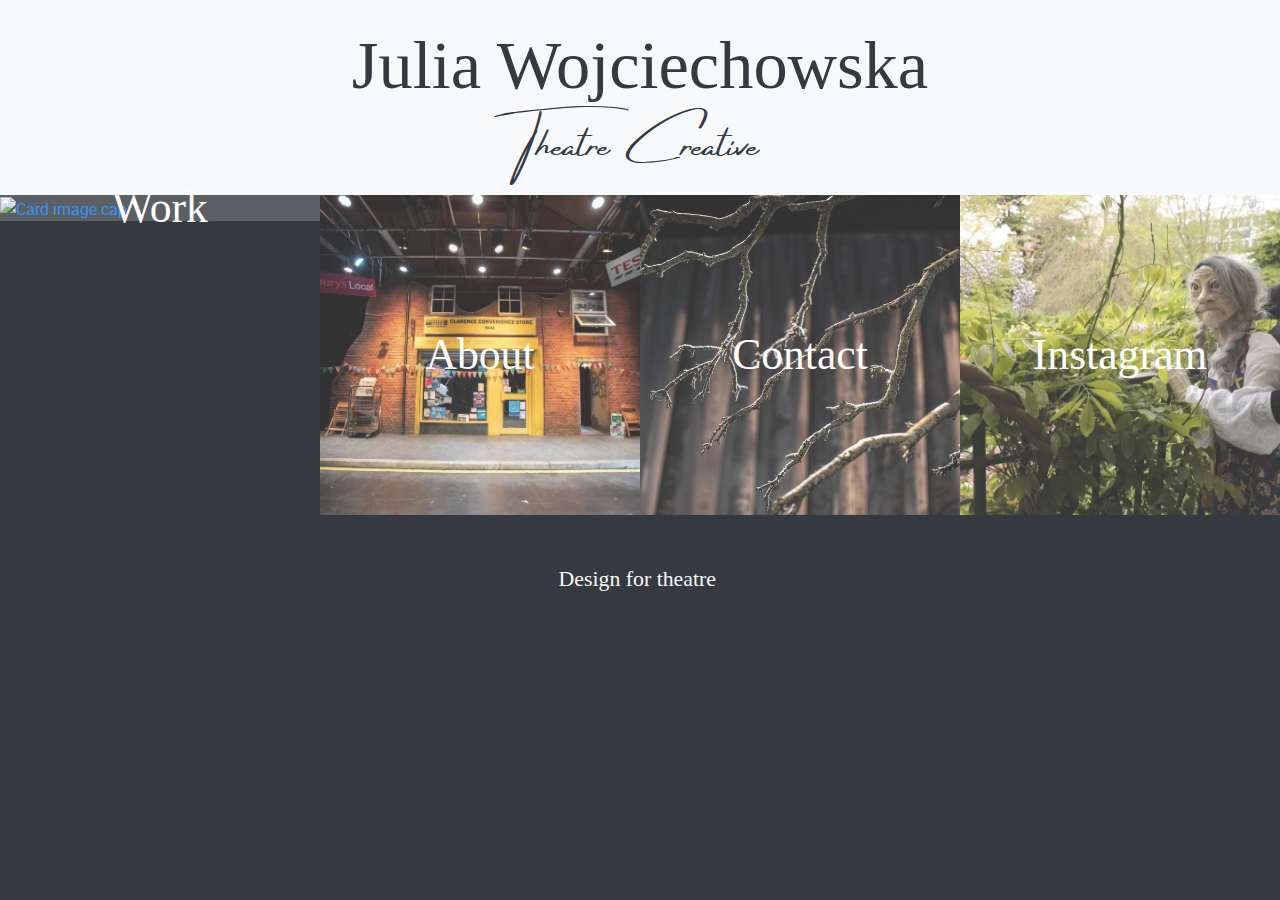
==== commit 98071707: "blurb blurb im a fish" ====
--- a/index.html
+++ b/index.html
@@ -57,7 +57,7 @@
             <div class="col-sm-6 col-lg p-0">
                 <a href="instagram">
                     <div class="image-container m-0 bg-dark">
-                        <img class="img-fluid homepage-img" src="resources/images/6.png" alt="Card image cap">
+                        <img class="img-fluid homepage-img" src="resources/images/9.jpg" alt="Card image cap">
                         <div class="text text-white">Instagram</div>
                         <div class="overlay bg-light"></div>
                     </div>
--- a/styles/main.css
+++ b/styles/main.css
@@ -52,9 +52,18 @@
         background-color: lightgray;
         border-radius: 50%;
     }
-    .video640 {width: 230px; height: 197px}
-    .video560 {width: 230px; height: 170px}
-    .video480 {width: 240px; height: 193px}
+    .video640 {
+        width: 230px;
+        height: 197px
+    }
+    .video560 {
+        width: 230px;
+        height: 170px
+    }
+    .video480 {
+        width: 240px;
+        height: 193px
+    }
 }
 
 @media (min-width: 450px) {
@@ -75,9 +84,21 @@
         background-color: lightgray;
         border-radius: 50%;
     }
-    .video640 {width: 640px; height: 385px}
-    .video560 {width: 560px; height: 340px}
-    .video480 {width: 480px; height: 385px}
+    .video640 {
+        width: 640px;
+        height: 385px
+    }
+    .video560 {
+        width: 560px;
+        height: 340px
+    }
+    .video480 {
+        width: 480px;
+        height: 385px
+    }
+    .about-image-wrapper {
+        max-width: 30vmax;
+    }
 }
 
 body {
@@ -284,7 +305,7 @@
 
 .project-description {
     margin-top: 15px;
-    text-align: center;
+    text-align: left;
 }
 
 .instagram-picture {
@@ -296,4 +317,4 @@
     position: absolute;
     top: 50%;
     transform: translateX(-50%) translateY(-50%);
-}
+}